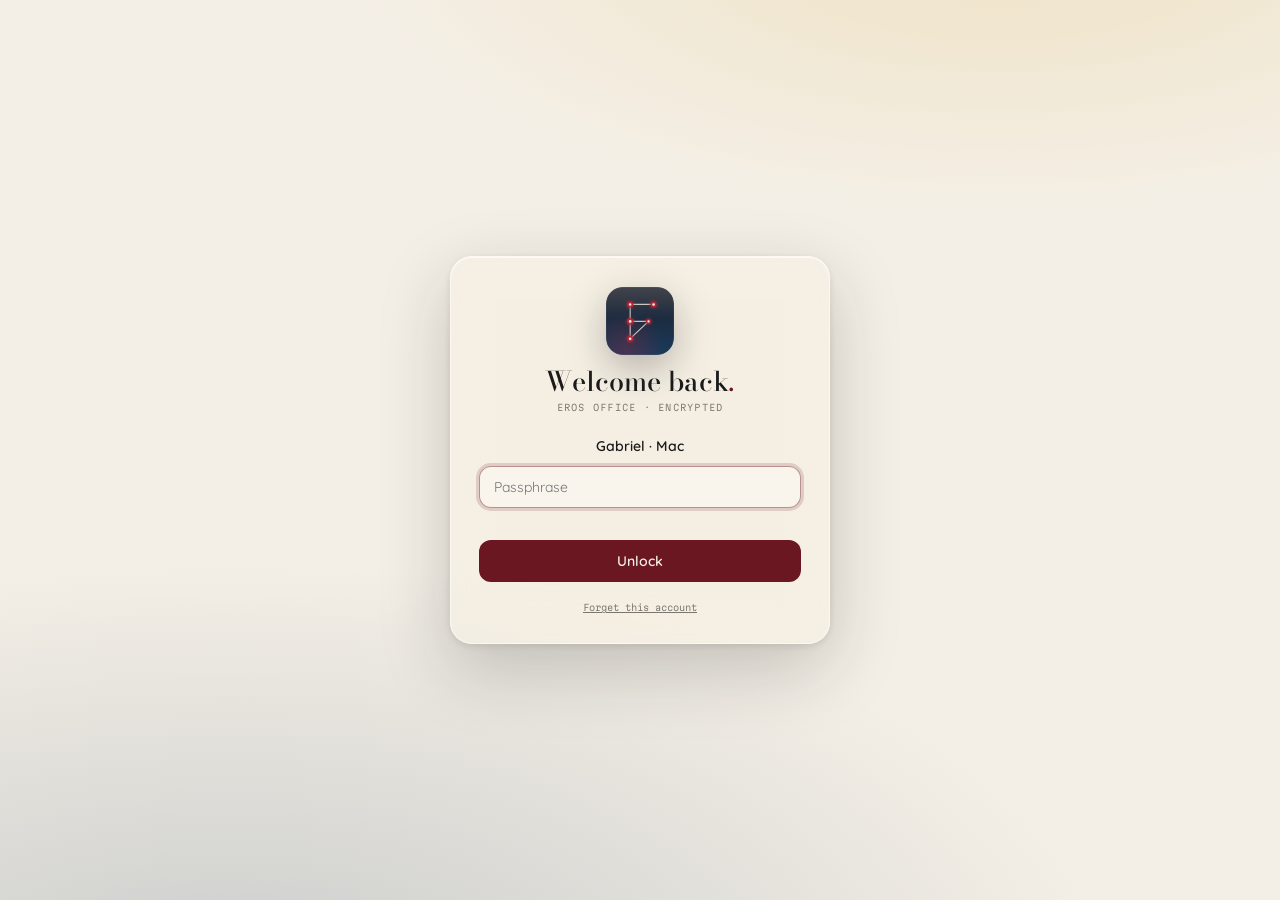
==== _seed.html @ 9860d8b9 "Encrypted accounts — real local sign-in, no server - Lock screen gate on boot: create account (name " ====
<!doctype html><meta charset=utf-8><body>seeding…<script>
const b64=u=>btoa(String.fromCharCode(...u));
(async()=>{
  const ITERS=310000, pass="river-glass-2026", name="Gabriel · Mac";
  let kp,alg; try{kp=await crypto.subtle.generateKey({name:"X25519"},true,["deriveBits"]);alg="X25519";}catch{kp=await crypto.subtle.generateKey({name:"ECDH",namedCurve:"P-256"},true,["deriveBits"]);alg="P-256";}
  const privJwk=await crypto.subtle.exportKey("jwk",kp.privateKey); const pubRaw=new Uint8Array(await crypto.subtle.exportKey("raw",kp.publicKey));
  const vault={name,alg,privJwk,pubRaw:b64(pubRaw),createdAt:Date.now(),store:{}};
  const salt=crypto.getRandomValues(new Uint8Array(16));
  const base=await crypto.subtle.importKey("raw",new TextEncoder().encode(pass),"PBKDF2",false,["deriveKey"]);
  const key=await crypto.subtle.deriveKey({name:"PBKDF2",salt,iterations:ITERS,hash:"SHA-256"},base,{name:"AES-GCM",length:256},false,["encrypt","decrypt"]);
  const iv=crypto.getRandomValues(new Uint8Array(12));
  const ct=new Uint8Array(await crypto.subtle.encrypt({name:"AES-GCM",iv},key,new TextEncoder().encode(JSON.stringify(vault))));
  localStorage.setItem("friday.account.v1",JSON.stringify({v:1,name,salt:b64(salt),iters:ITERS,iv:b64(iv),ct:b64(ct)}));
  location.replace("/index.html");
})();
</script>HTML
CHROME="/Applications/Google Chrome.app/Contents/MacOS/Google Chrome"
"$CHROME" --headless=new --disable-gpu --screenshot=/tmp/auth-unlock.png --window-size=1440,900 --force-device-scale-factor=2 --virtual-time-budget=8000 --hide-scrollbars "http://localhost:4173/_seed.html" 2>/dev/null
rm -f /Users/gabrielrodriguez/Developer/OrangePie/Friday/_seed.html
ls -la /tmp/auth-unlock.png 2>&1
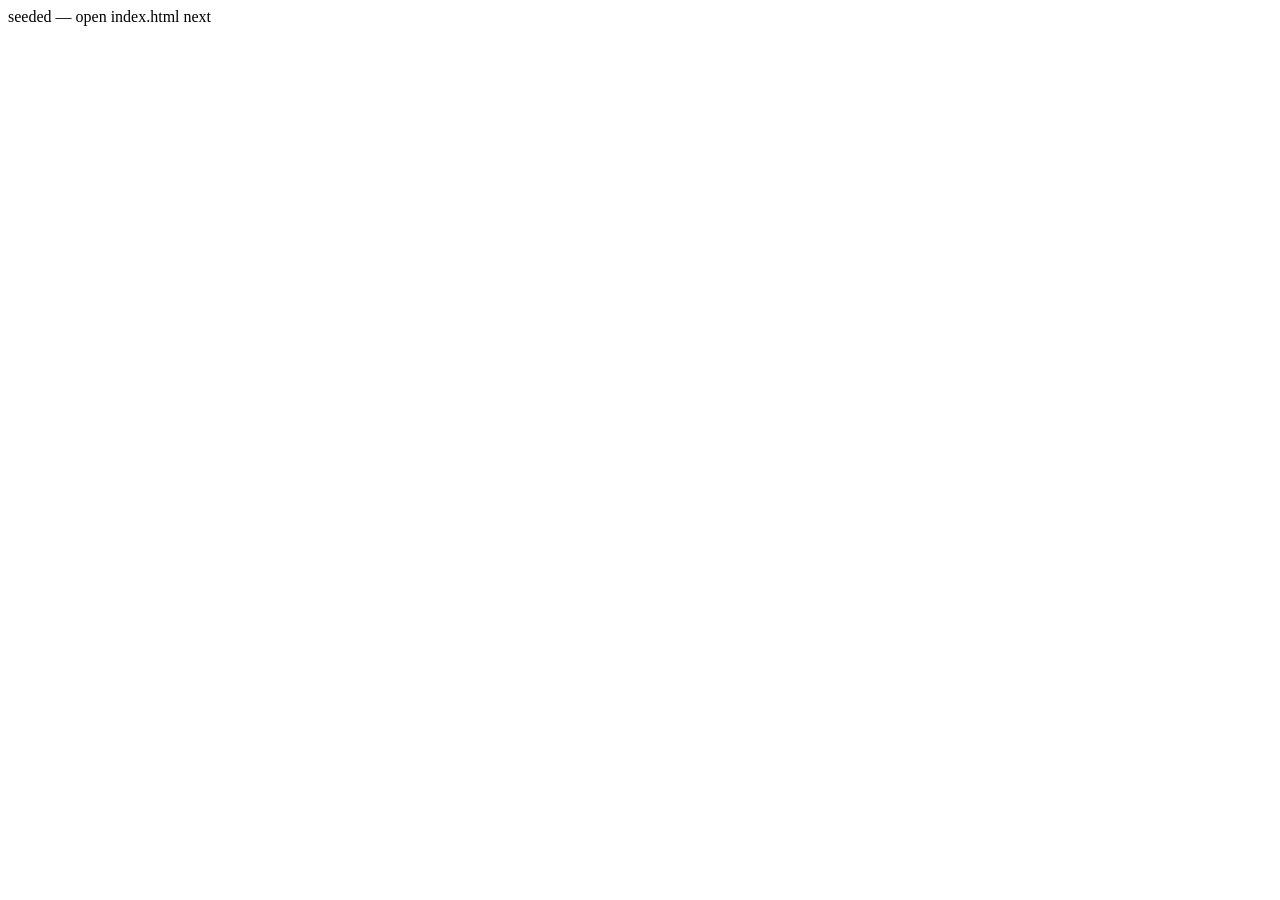
==== commit 190e63f7: "Real typing indicators over the mesh - Throttled 'typing' frames (1.2s) — direct to the peer in DMs," ====
--- a/_seed.html
+++ b/_seed.html
@@ -1,4 +1,4 @@
-<!doctype html><meta charset=utf-8><body>seeding…<script>
+<!doctype html><meta charset=utf-8><title>seeded-then-app</title><body>seeding…<script>
 const b64=u=>btoa(String.fromCharCode(...u));
 (async()=>{
   const ITERS=310000, pass="river-glass-2026", name="Gabriel · Mac";
@@ -11,10 +11,13 @@
   const iv=crypto.getRandomValues(new Uint8Array(12));
   const ct=new Uint8Array(await crypto.subtle.encrypt({name:"AES-GCM",iv},key,new TextEncoder().encode(JSON.stringify(vault))));
   localStorage.setItem("friday.account.v1",JSON.stringify({v:1,name,salt:b64(salt),iters:ITERS,iv:b64(iv),ct:b64(ct)}));
-  location.replace("/index.html");
+  document.body.textContent="seeded — open index.html next";
 })();
 </script>HTML
 CHROME="/Applications/Google Chrome.app/Contents/MacOS/Google Chrome"
-"$CHROME" --headless=new --disable-gpu --screenshot=/tmp/auth-unlock.png --window-size=1440,900 --force-device-scale-factor=2 --virtual-time-budget=8000 --hide-scrollbars "http://localhost:4173/_seed.html" 2>/dev/null
-rm -f /Users/gabrielrodriguez/Developer/OrangePie/Friday/_seed.html
+PROFILE=/tmp/friday-prof-$$
+"$CHROME" --headless=new --disable-gpu --user-data-dir="$PROFILE" --virtual-time-budget=3000 --dump-dom "http://localhost:4173/_seed.html" >/dev/null 2>&1
+sleep 1
+"$CHROME" --headless=new --disable-gpu --user-data-dir="$PROFILE" --screenshot=/tmp/auth-unlock.png --window-size=1440,900 --force-device-scale-factor=2 --virtual-time-budget=6000 --hide-scrollbars "http://localhost:4173/index.html" >/dev/null 2>&1
+rm -f /Users/gabrielrodriguez/Developer/OrangePie/Friday/_seed.html; rm -rf "$PROFILE"
 ls -la /tmp/auth-unlock.png 2>&1
